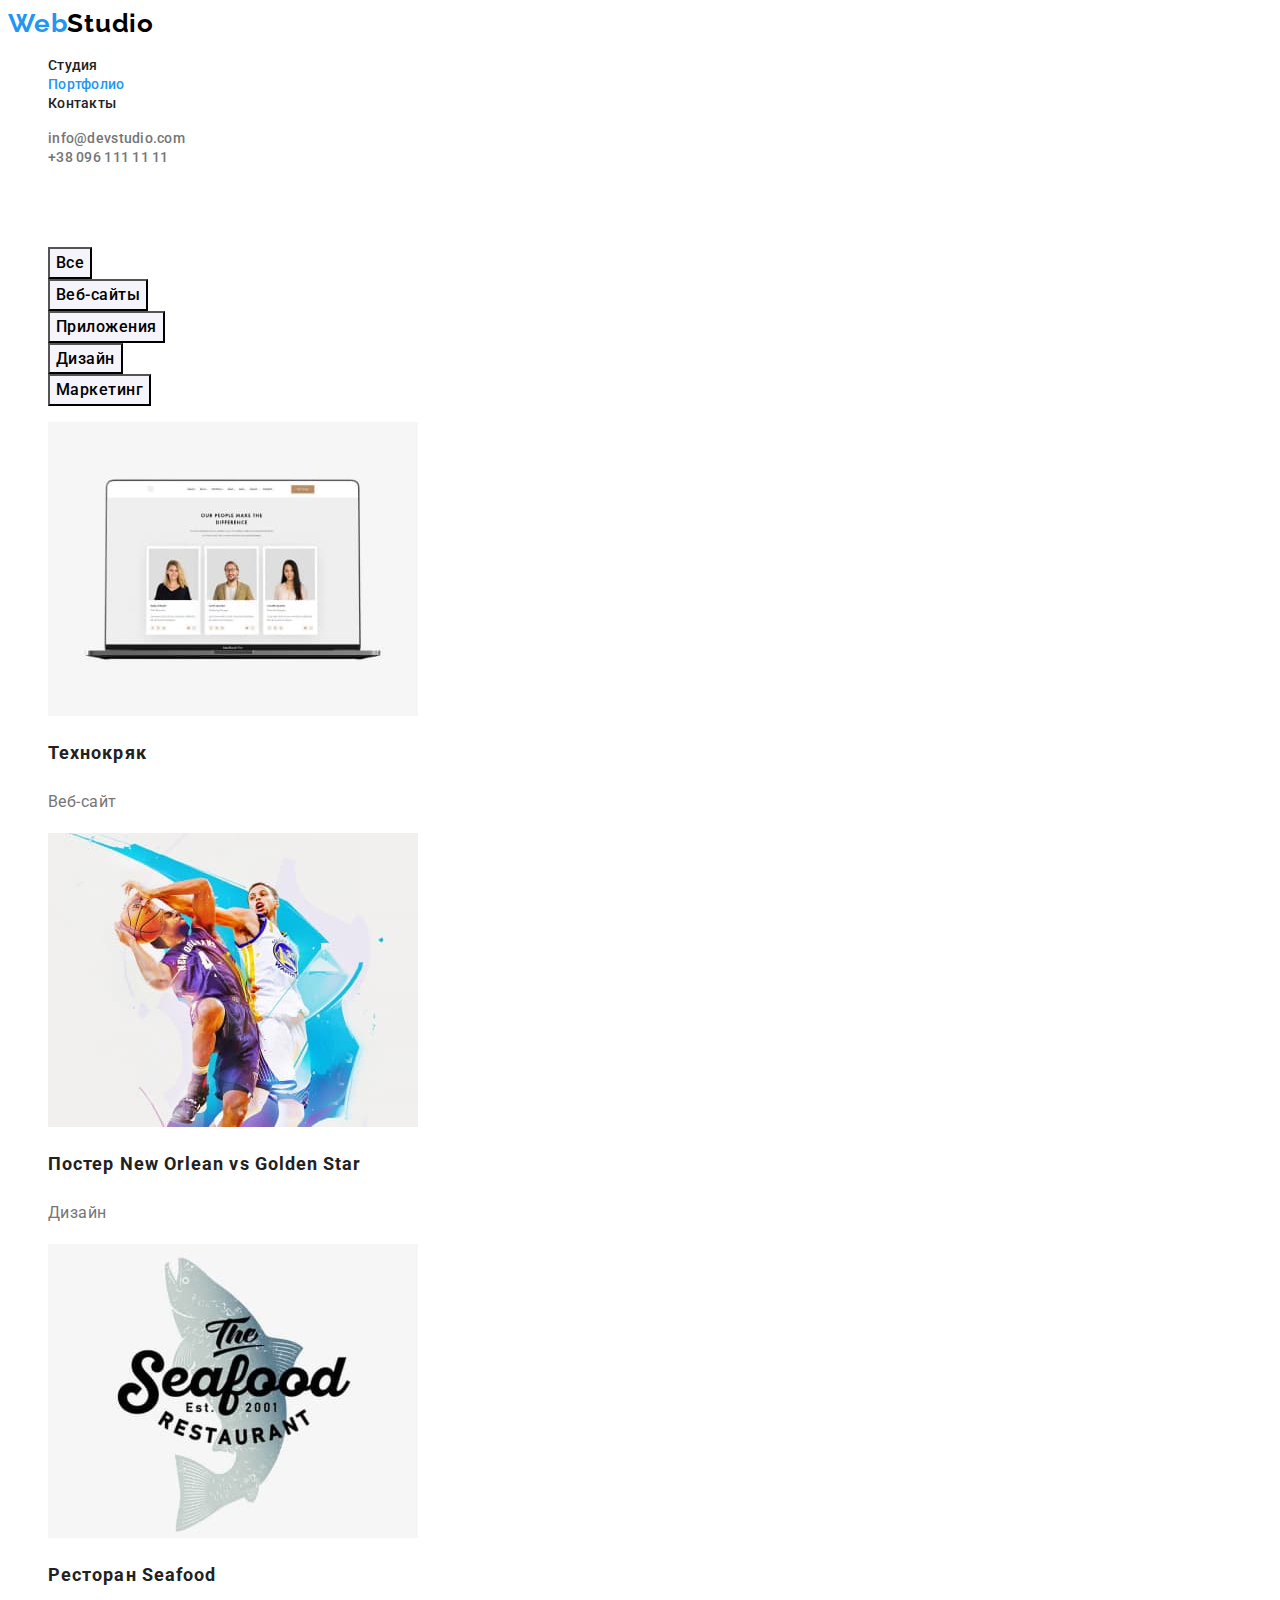
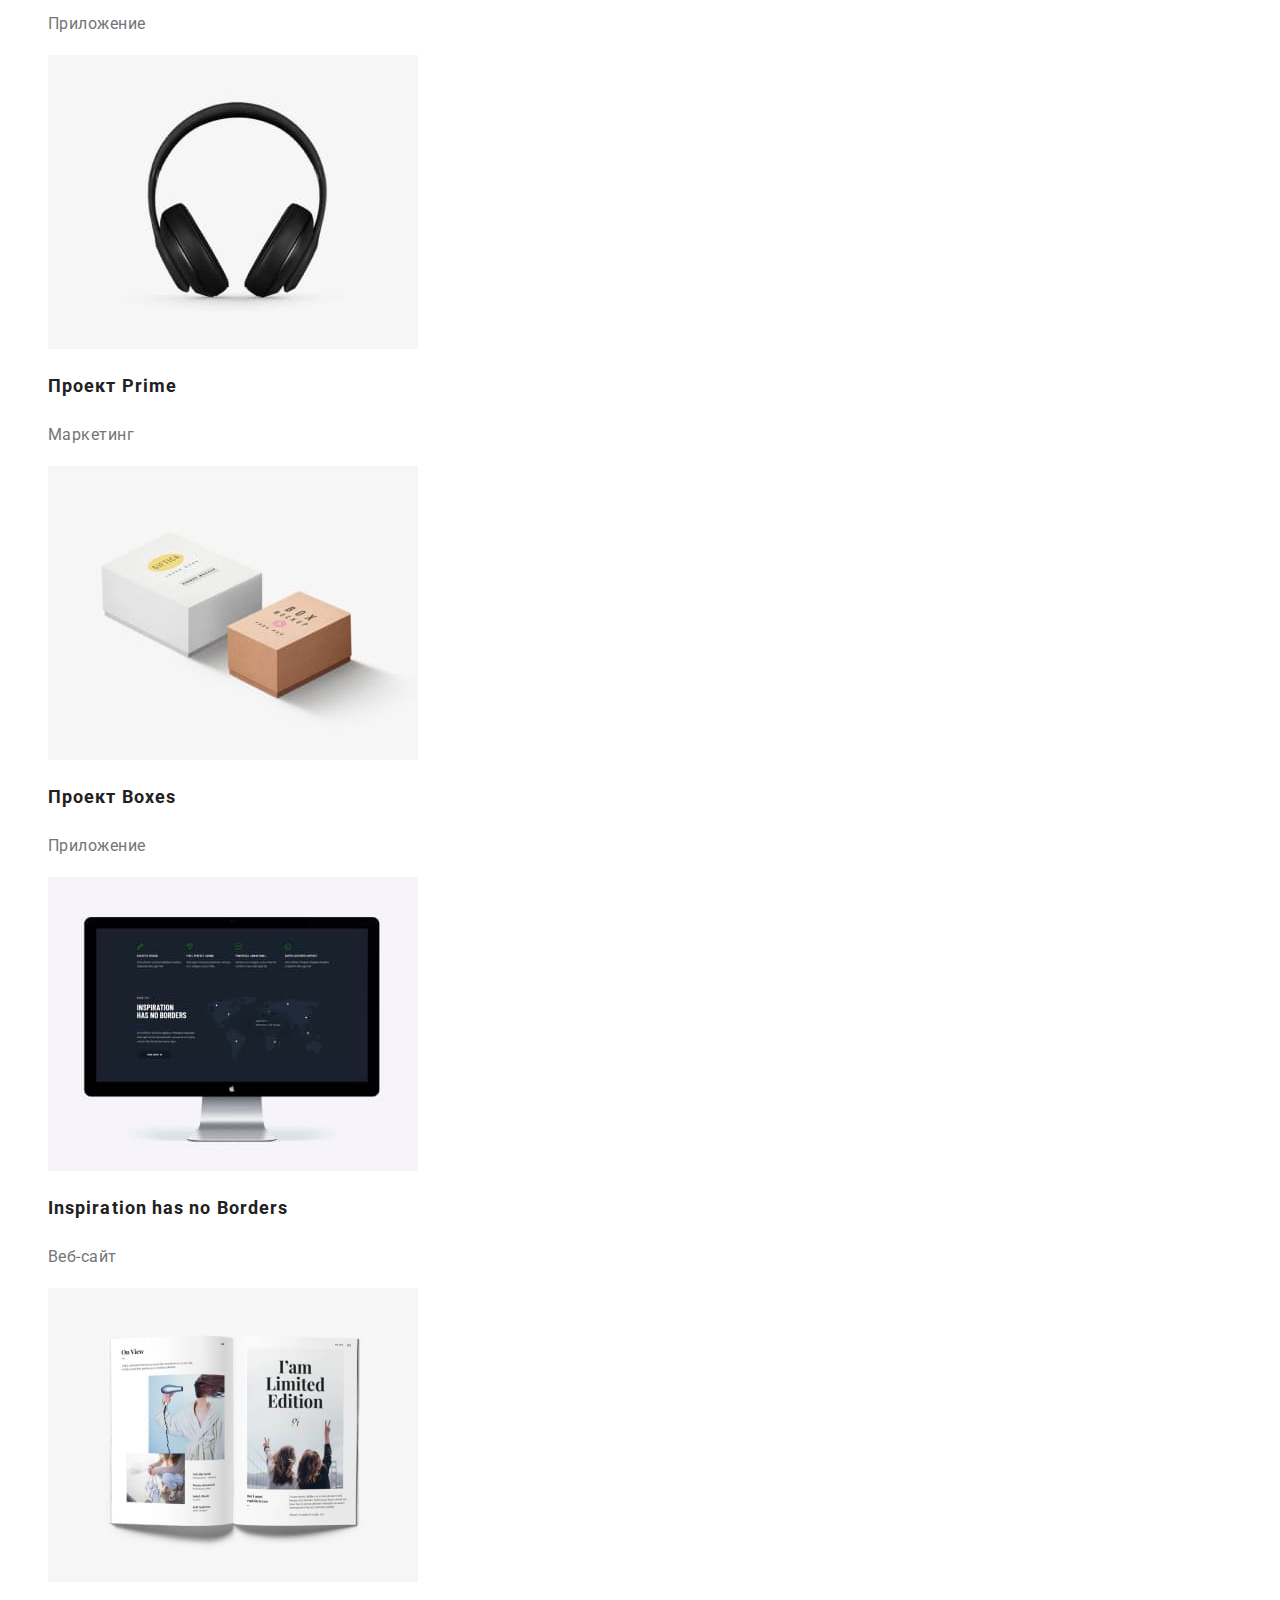
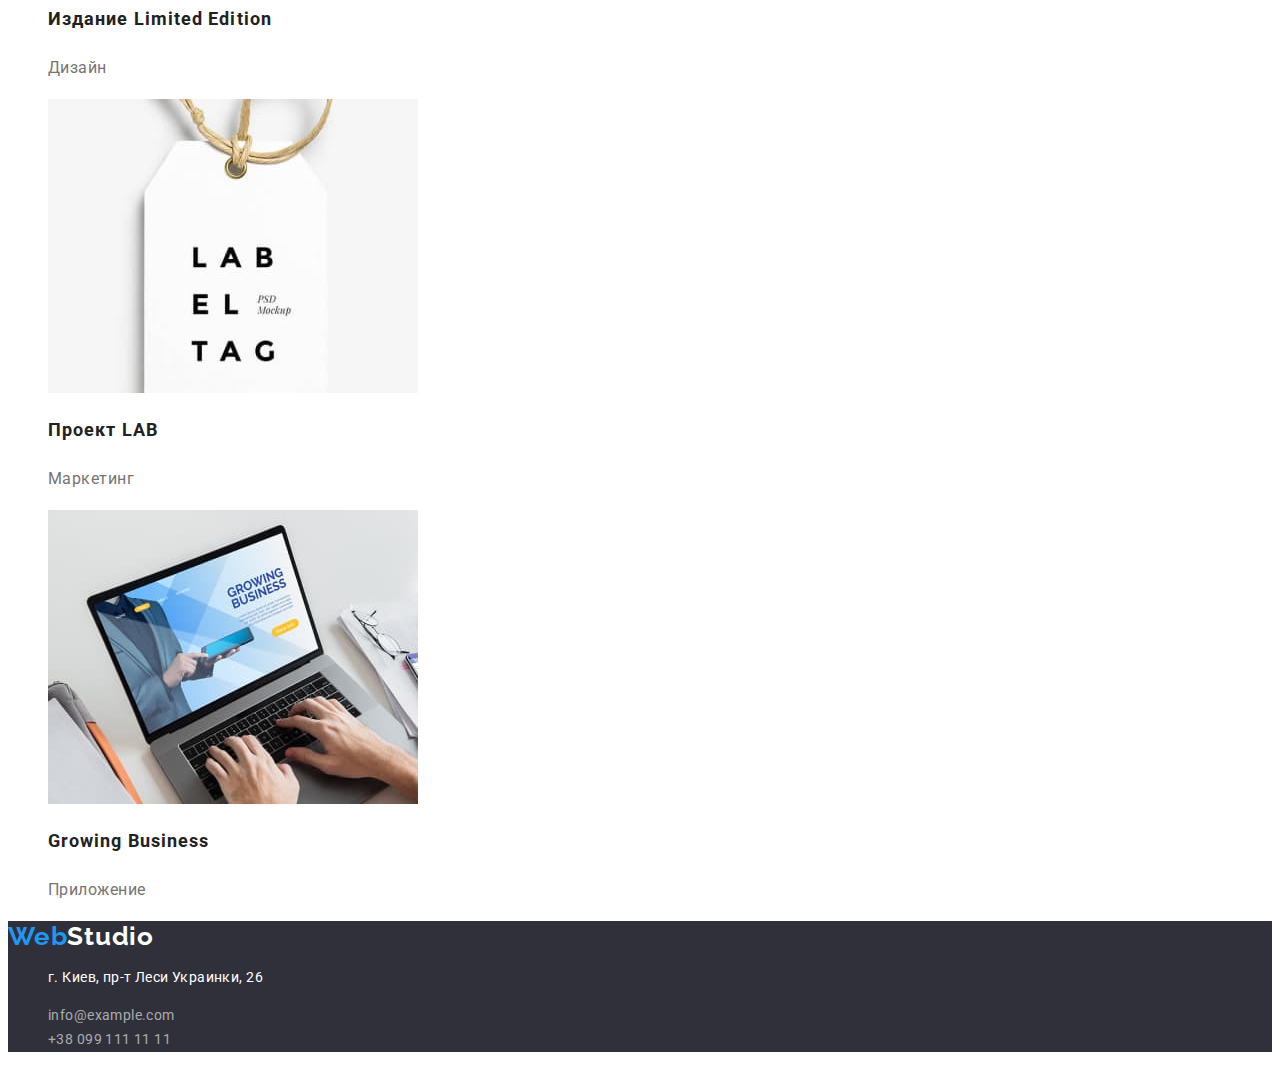
==== portfolio.html @ df8b2f71 "Добавляет файлы hw-02" ====
<!DOCTYPE html>
<html lang="ru">

<head>
    <meta charset="UTF-8">
    <meta http-equiv="X-UA-Compatible" content="IE=edge">
    <meta name="viewport" content="width=device-width, initial-scale=1.0">
    <link rel="preconnect" href="https://fonts.googleapis.com">
    <link rel="preconnect" href="https://fonts.gstatic.com" crossorigin>
    <link href="https://fonts.googleapis.com/css2?family=Raleway:wght@700&family=Roboto:wght@400;500;700;900&display=swap"
        rel="stylesheet">
    <link rel="stylesheet" href="./css/style.css">
    <title>Портфолио</title>
</head>

<body>
    <!-- Верхняя линия-->
    <header class="header">
        <nav class="header-nav">
            <a href="" lang="en" class="logo link"><span>Web</span>Studio</a>
            <ul class="header-nav-list list">
                <li><a href="./index.html" class="header-nav-item link">Студия</a></li>
                <li><a href="./portfolio.html" class="header-nav-item current link">Портфолио</a></li>
                <li><a href="" class="header-nav-item link">Контакты</a></li>
            </ul>
        </nav>
        <ul class="header-contacts-list list">
            <li><a href="mailto:info@devstudio.com" class="header-contacts-item link">info@devstudio.com</a></li>
            <li><a href="tel:+380961111111" class="header-contacts-item link">+38 096 111 11 11</a></li>
        </ul>
    </header>
    <main>
        <!-- Портфолио -->
        <Section class="portfolio">
            <h1 class="portfolio-title"> Портфолио </h1>
            <!-- кнопки фильтра -->
            <ul class="portfolio-btn-list list">
                <li><button type="button" class="portfolio-btn">Все</button></li>
                <li><button type="button" class="portfolio-btn">Веб-сайты</button></li>
                <li><button type="button" class="portfolio-btn">Приложения</button></li>
                <li><button type="button" class="portfolio-btn">Дизайн</button></li>
                <li><button type="button" class="portfolio-btn">Маркетинг</button></li>
            </ul>
            <!-- Проекты портфолио -->
            <ul class="portfolio-list list">
                <li>
                    <a href="" class="portfolio-list-link link">
                        <img src="./images/technokryak.jpg" alt="Веб-сайт компании Технокряк" width=370>
                        <h2 class="portfolio-list-title">Технокряк</h2>
                        <p class="portfolio-list-text">Веб-сайт</p>
                    </a>
                </li>
                <li>
                    <a href="" class="portfolio-list-link link">
                        <img src="./images/new-orlean.jpg" alt="Постер с двумя баскетболистами" width=370>
                        <h2 class="portfolio-list-title">Постер <span lang="en">New Orlean vs Golden Star</span> </h2>
                        <p class="portfolio-list-text">Дизайн</p>
                    </a>
                </li>
                <li>
                    <a href="" class="portfolio-list-link link">
                        <img src="./images/seafood.jpg" alt="Логотип ресторана Seafood" width=370>
                        <h2 class="portfolio-list-title">Ресторан <span lang="en">Seafood</span> </h2>
                        <p class="portfolio-list-text">Приложение</p>
                    </a>
                </li>
                <li>
                    <a href="" class="portfolio-list-link link">
                        <img src="./images/project-prime.jpg" alt="Черные наушники" width=370>
                        <h2 class="portfolio-list-title">Проект <span lang="en">Prime</span> </h2>
                        <p class="portfolio-list-text">Маркетинг</p>
                    </a>
                </li>
                <li>
                    <a href="" class="portfolio-list-link link">
                        <img src="./images/project-boxes.jpg " alt="Две коробки" width=370>
                        <h2 class="portfolio-list-title">Проект <span lang="en">Boxes</span> </h2>
                        <p class="portfolio-list-text">Приложение</p>
                    </a>
                </li>
                <li>
                    <a href="" class="portfolio-list-link link">
                        <img src="./images/inspiration-has-no-borders.jpg" alt="Веб-сайт компании Inspiration has no Borders" width=370>
                        <h2 lang="en" class="portfolio-list-title">Inspiration has no Borders</h2>
                        <p class="portfolio-list-text">Веб-сайт</p>
                    </a>
                </li>
                <li>
                    <a href="" class="portfolio-list-link link">
                        <img src="./images/limited-edition.jpg" alt="Открытый журнал" width=370>
                        <h2 class="portfolio-list-title">Издание <span lang="en">Limited Edition</span> </h2>
                        <p class="portfolio-list-text">Дизайн</p>
                    </a>
                </li>
                <li>
                    <a href="" class="portfolio-list-link link">
                        <img src="./images/project-lab.jpg" alt="Картонная бирка с шнурком" width=370>
                        <h2 class="portfolio-list-title">Проект <span lang="en">LAB</span> </h2>
                        <p class="portfolio-list-text">Маркетинг</p>
                    </a>
                </li>
                <li>
                    <a href="" class="portfolio-list-link link">
                        <img src="./images/growing-business.jpg" alt="Ноутбук с открытым приложением Growing Business">
                        <h2 lang="en" class="portfolio-list-title">Growing Business</h2>
                        <p class="portfolio-list-text">Приложение</p>
                    </a>
                </li>
               
            </ul>

        </Section>
    </main>
    <!--Подвал-->
    <footer class="footer">
        <a href="" lang="en" class="logo logo-footer link"><span>Web</span>Studio</a>
        <address>
            <ul class="address-list list">
                <li>
                    <p class="address">г. Киев, пр-т Леси Украинки, 26</p>
                </li>
                <li><a href="mailto:info@example.com" class="address-item link">info@example.com </a></li>
                <li><a href="tel:+380991111111" class="address-item link">+38 099 111 11 11</a></li>
            </ul>
        </address>
    
    </footer>
</body>

</html>
---- css/style.css ----
/* основной черный цвет шрифта #212121 */
/* серый цвет шрифта #757575 */
/* голубой цвет #2196F3 */
/* основной белый цвет #ffffff */
/* темный фон #2F303A */
/* светло-серый фон #F5F4FA */

:root {
  --primary-text-color: #212121;
  --secondary-text-color: #757575;
  --accent-color: #2196f3;
  --primary-white-color: #ffffff;
  --dark-bg-color: #2f303a;
  --lightgray-bg-color: #f5f4fa;
}
body {
  font-family: "Roboto", sans-serif;
  color: var(--primary-text-color);
}
.list {
  list-style: none;
}
.link {
  text-decoration: none;
}
/* Верхняя линия*/
.logo {
  color: #000000;
  font-family: "Raleway", sans-serif;
  font-weight: 700;
  font-size: 26px;
  line-height: 1.19;
  letter-spacing: 0.03em;
}

.logo > span {
  color: var(--accent-color);
}

.header-nav-item,
.header-contacts-item {
  color: var(--primary-text-color);
  font-weight: 500;
  font-size: 14px;
  line-height: 1.14;
  letter-spacing: 0.02em;
}

.header-contacts-item {
  color: var(--secondary-text-color);
}

.header-nav-item:hover,
.header-nav-item:focus,
.header-contacts-item:hover,
.header-contacts-item:focus,
.header-nav-item.current {
  color: var(--accent-color);
}

/* Шапка */

.hero {
  background-color: var(--dark-bg-color);
}
.hero-title {
  color: var(--primary-white-color);
  font-weight: 900;
  font-size: 44px;
  line-height: 1.36;
  text-align: center;
  letter-spacing: 0.06em;
  text-transform: uppercase;
}
.hero-btn {
  color: var(--primary-white-color);
  background-color: var(--accent-color);
  font-weight: 700;
  font-size: 16px;
  line-height: 1.875;
  letter-spacing: 0.06em;
}
.hero-btn:focus,
.hero-btn:hover {
  background-color: #188ce8;
}

/* Особенности */

.secondary-title {
  font-weight: 700;
  font-size: 36px;
  line-height: 1.17;
  text-align: center;
  letter-spacing: 0.03em;
}
/* Временный вариант скрыть заголовок, которого нет на макете */
.specifics > .secondary-title {
  color: var(--primary-white-color);
}

.specifics-title {
  font-weight: 700;
  font-size: 14px;
  line-height: 1.14;
  letter-spacing: 0.03em;
  text-transform: uppercase;
}

.specifics-text {
  color: var(--secondary-text-color);
  font-size: 14px;
  line-height: 1.71;
  letter-spacing: 0.03em;
}

/* наша команда */
.team {
  background-color: var(--lightgray-bg-color);
}

.team-list-title,
.team-list-text {
  font-weight: 500;
  font-size: 16px;
  line-height: 1.19;
  text-align: center;
  letter-spacing: 0.03em;
}

.team-list-text {
  font-weight: 400;
  color: var(--secondary-text-color);
}

/* Портфолио */

/* Временный вариант скрыть заголовок, которого нет на макете */
.portfolio-title {
  color: var(--primary-white-color);
}
.portfolio-btn {
  background-color: var(--lightgray-bg-color);
  font-family: inherit;
  font-weight: 500;
  font-size: 16px;
  line-height: 1.62;
  text-align: center;
  letter-spacing: 0.03em;
  cursor: pointer;
}
.portfolio-btn:focus,
.portfolio-btn:hover {
  background-color: var(--accent-color);
  color: var(--primary-white-color);
}

.portfolio-list-title {
  color: var(--primary-text-color);
  font-weight: 700;
  font-size: 18px;
  line-height: 2;
  letter-spacing: 0.06em;
}
.portfolio-list-text {
  color: var(--secondary-text-color);
  font-size: 16px;
  line-height: 1.875;
  letter-spacing: 0.03em;
}
/* Подвал */
.footer {
  background-color: var(--dark-bg-color);
}
.logo-footer {
  color: var(--primary-white-color);
}
.address-list {
  color: var(--primary-white-color);
  font-style: normal;
  font-size: 14px;
  line-height: 1.71;
  letter-spacing: 0.03em;
}
.address-item {
  color: rgba(255, 255, 255, 0.6);
}
.address-item:hover,
.address-item:focus {
  color: var(--accent-color);
}
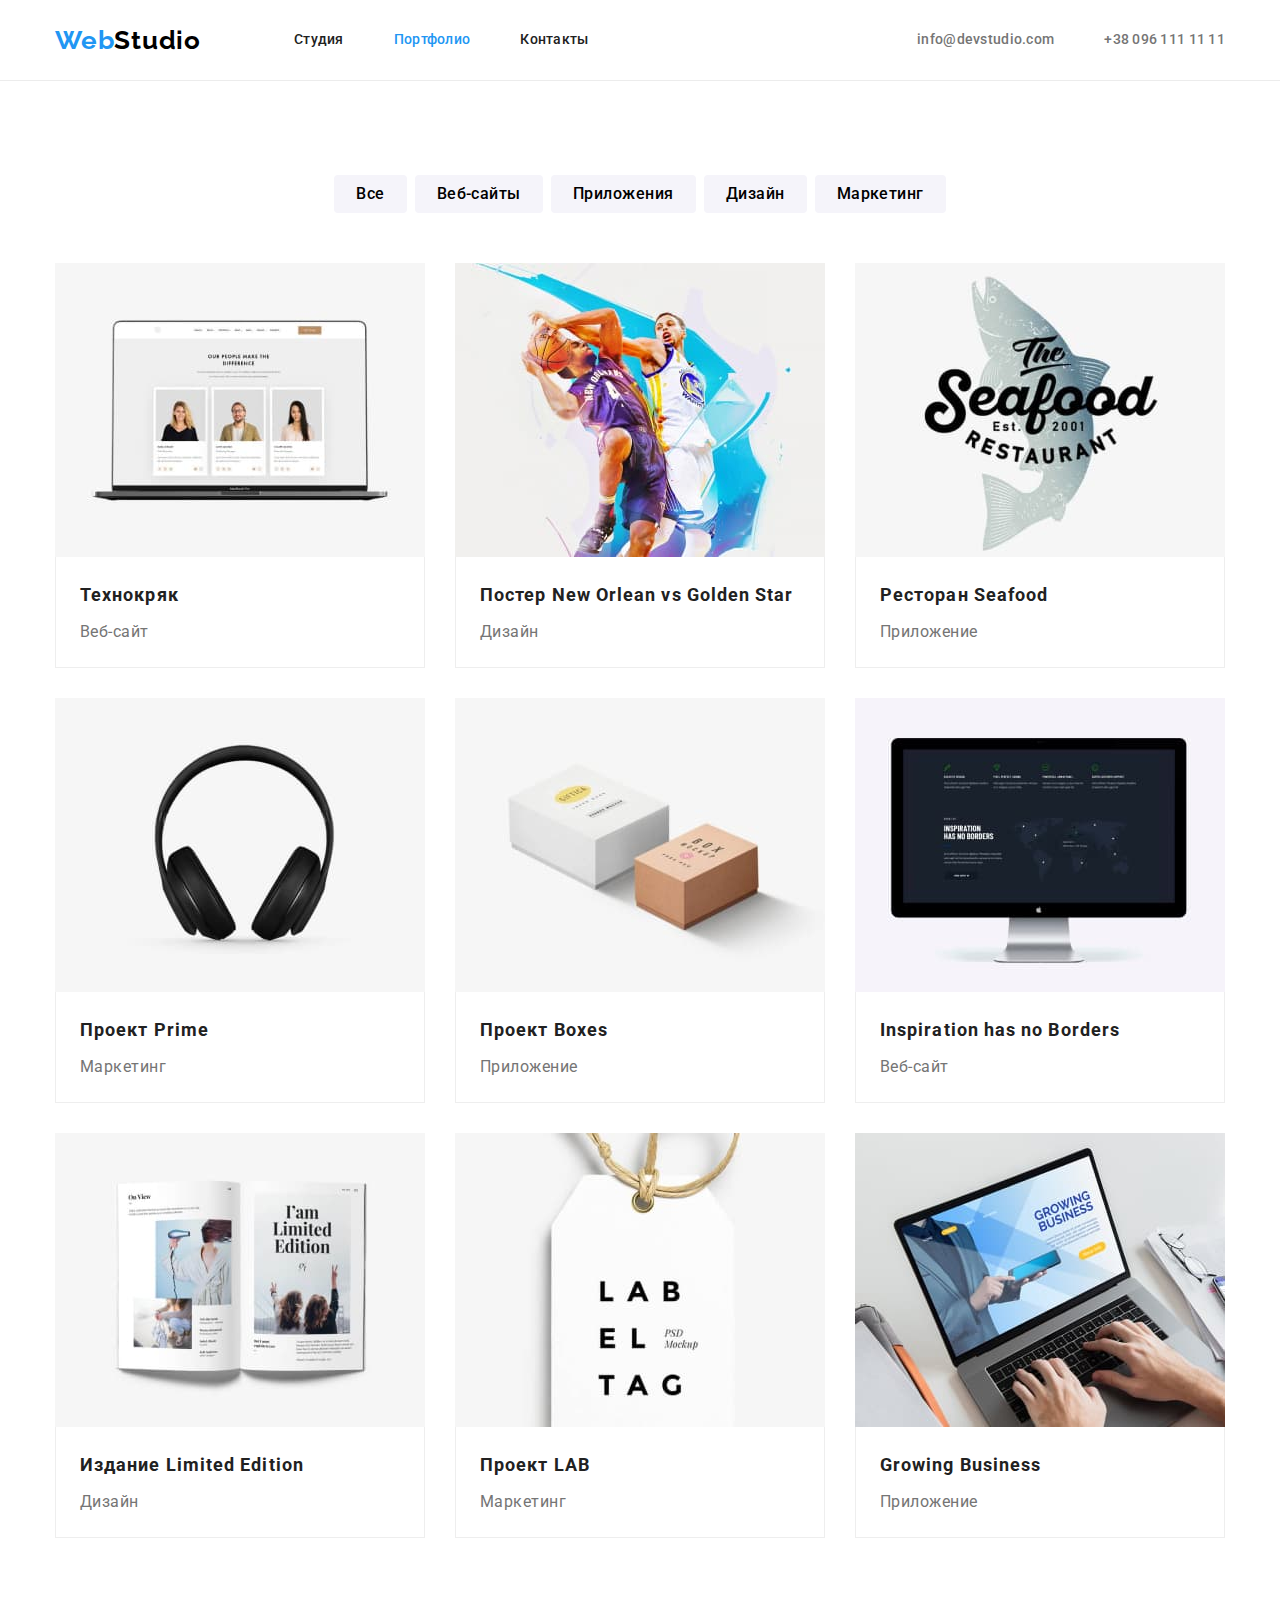
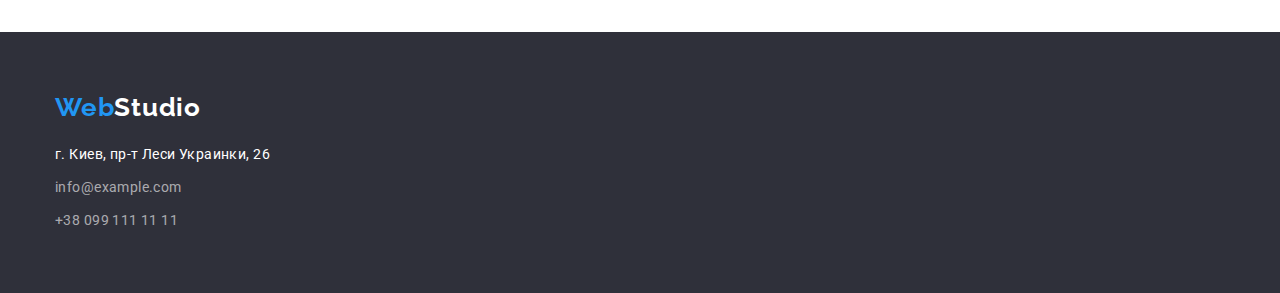
==== commit eea32640: "Добавляет позиционирование контента" ====
--- a/portfolio.html
+++ b/portfolio.html
@@ -9,6 +9,7 @@
     <link rel="preconnect" href="https://fonts.gstatic.com" crossorigin>
     <link href="https://fonts.googleapis.com/css2?family=Raleway:wght@700&family=Roboto:wght@400;500;700;900&display=swap"
         rel="stylesheet">
+        <link rel="stylesheet" href="https://cdnjs.cloudflare.com/ajax/libs/modern-normalize/1.1.0/modern-normalize.min.css">
     <link rel="stylesheet" href="./css/style.css">
     <title>Портфолио</title>
 </head>
@@ -16,113 +17,139 @@
 <body>
     <!-- Верхняя линия-->
     <header class="header">
-        <nav class="header-nav">
-            <a href="" lang="en" class="logo link"><span>Web</span>Studio</a>
-            <ul class="header-nav-list list">
-                <li><a href="./index.html" class="header-nav-item link">Студия</a></li>
-                <li><a href="./portfolio.html" class="header-nav-item current link">Портфолио</a></li>
-                <li><a href="" class="header-nav-item link">Контакты</a></li>
+        <div class="container header-container">
+            <nav class="header-nav">
+                <a href="./index.html" lang="en" class="logo link"><span>Web</span>Studio</a>
+                <ul class="header-nav-list list">
+                    <li class="item"><a href="./index.html" class="header-nav-item  link">Студия</a></li>
+                    <li class="item"><a href="./portfolio.html" class="header-nav-item link current">Портфолио</a></li>
+                    <li class="item"><a href="" class="header-nav-item link">Контакты</a></li>
+                </ul>
+            </nav>
+            <ul class="header-contacts-list list">
+                <li class="item"><a href="mailto:info@devstudio.com"
+                        class="header-contacts-item link">info@devstudio.com</a></li>
+                <li class="item"><a href="tel:+380961111111" class="header-contacts-item link">+38 096 111 11 11</a></li>
             </ul>
-        </nav>
-        <ul class="header-contacts-list list">
-            <li><a href="mailto:info@devstudio.com" class="header-contacts-item link">info@devstudio.com</a></li>
-            <li><a href="tel:+380961111111" class="header-contacts-item link">+38 096 111 11 11</a></li>
-        </ul>
+        </div>
     </header>
     <main>
         <!-- Портфолио -->
-        <Section class="portfolio">
-            <h1 class="portfolio-title"> Портфолио </h1>
-            <!-- кнопки фильтра -->
-            <ul class="portfolio-btn-list list">
-                <li><button type="button" class="portfolio-btn">Все</button></li>
-                <li><button type="button" class="portfolio-btn">Веб-сайты</button></li>
-                <li><button type="button" class="portfolio-btn">Приложения</button></li>
-                <li><button type="button" class="portfolio-btn">Дизайн</button></li>
-                <li><button type="button" class="portfolio-btn">Маркетинг</button></li>
-            </ul>
-            <!-- Проекты портфолио -->
-            <ul class="portfolio-list list">
-                <li>
-                    <a href="" class="portfolio-list-link link">
-                        <img src="./images/technokryak.jpg" alt="Веб-сайт компании Технокряк" width=370>
-                        <h2 class="portfolio-list-title">Технокряк</h2>
-                        <p class="portfolio-list-text">Веб-сайт</p>
-                    </a>
-                </li>
-                <li>
-                    <a href="" class="portfolio-list-link link">
-                        <img src="./images/new-orlean.jpg" alt="Постер с двумя баскетболистами" width=370>
-                        <h2 class="portfolio-list-title">Постер <span lang="en">New Orlean vs Golden Star</span> </h2>
-                        <p class="portfolio-list-text">Дизайн</p>
-                    </a>
-                </li>
-                <li>
-                    <a href="" class="portfolio-list-link link">
-                        <img src="./images/seafood.jpg" alt="Логотип ресторана Seafood" width=370>
-                        <h2 class="portfolio-list-title">Ресторан <span lang="en">Seafood</span> </h2>
-                        <p class="portfolio-list-text">Приложение</p>
-                    </a>
-                </li>
-                <li>
-                    <a href="" class="portfolio-list-link link">
-                        <img src="./images/project-prime.jpg" alt="Черные наушники" width=370>
-                        <h2 class="portfolio-list-title">Проект <span lang="en">Prime</span> </h2>
-                        <p class="portfolio-list-text">Маркетинг</p>
-                    </a>
-                </li>
-                <li>
-                    <a href="" class="portfolio-list-link link">
-                        <img src="./images/project-boxes.jpg " alt="Две коробки" width=370>
-                        <h2 class="portfolio-list-title">Проект <span lang="en">Boxes</span> </h2>
-                        <p class="portfolio-list-text">Приложение</p>
-                    </a>
-                </li>
-                <li>
-                    <a href="" class="portfolio-list-link link">
-                        <img src="./images/inspiration-has-no-borders.jpg" alt="Веб-сайт компании Inspiration has no Borders" width=370>
-                        <h2 lang="en" class="portfolio-list-title">Inspiration has no Borders</h2>
-                        <p class="portfolio-list-text">Веб-сайт</p>
-                    </a>
-                </li>
-                <li>
-                    <a href="" class="portfolio-list-link link">
-                        <img src="./images/limited-edition.jpg" alt="Открытый журнал" width=370>
-                        <h2 class="portfolio-list-title">Издание <span lang="en">Limited Edition</span> </h2>
-                        <p class="portfolio-list-text">Дизайн</p>
-                    </a>
-                </li>
-                <li>
-                    <a href="" class="portfolio-list-link link">
-                        <img src="./images/project-lab.jpg" alt="Картонная бирка с шнурком" width=370>
-                        <h2 class="portfolio-list-title">Проект <span lang="en">LAB</span> </h2>
-                        <p class="portfolio-list-text">Маркетинг</p>
-                    </a>
-                </li>
-                <li>
-                    <a href="" class="portfolio-list-link link">
-                        <img src="./images/growing-business.jpg" alt="Ноутбук с открытым приложением Growing Business">
-                        <h2 lang="en" class="portfolio-list-title">Growing Business</h2>
-                        <p class="portfolio-list-text">Приложение</p>
-                    </a>
-                </li>
-               
-            </ul>
+        <Section class="portfolio section">
+           <div class="container">
+                <h1 class="visually-hidden"> Портфолио </h1>
+                <!-- кнопки фильтра -->
+                <ul class="portfolio-btn-list list">
+                    <li class="item"><button type="button" class="portfolio-btn">Все</button></li>
+                    <li class="item"><button type="button" class="portfolio-btn">Веб-сайты</button></li>
+                    <li class="item"><button type="button" class="portfolio-btn">Приложения</button></li>
+                    <li class="item"><button type="button" class="portfolio-btn">Дизайн</button></li>
+                    <li class="item"><button type="button" class="portfolio-btn">Маркетинг</button></li>
+                </ul>
+                <!-- Проекты портфолио -->
+                <ul class="portfolio-list list">
+                    <li class="item">
+                        <a href="" class="portfolio-list-link link">
+                            <img src="./images/technokryak.jpg" alt="Веб-сайт компании Технокряк" width=370>
+                            <div class="border">
+                                <h2 class="portfolio-list-title">Технокряк</h2>
+                                <p class="portfolio-list-text">Веб-сайт</p>
+                            </div>
+                        </a>
+                    </li>
+                    <li class="item">
+                        <a href="" class="portfolio-list-link link">
+                            <img src="./images/new-orlean.jpg" alt="Постер с двумя баскетболистами" width=370>
+                            <div class="border">
+                            <h2 class="portfolio-list-title">Постер <span lang="en">New Orlean vs Golden Star</span> </h2>
+                            <p class="portfolio-list-text">Дизайн</p>
+                            </div>
+                        </a>
+                    </li>
+                    <li class="item">
+                        <a href="" class="portfolio-list-link link">
+                            <img src="./images/seafood.jpg" alt="Логотип ресторана Seafood" width=370>
+                            <div class="border">
+                            <h2 class="portfolio-list-title">Ресторан <span lang="en">Seafood</span> </h2>
+                            <p class="portfolio-list-text">Приложение</p>
+                            </div>
+                        </a>
+                    </li>
+                    <li class="item">
+                        <a href="" class="portfolio-list-link link">
+                            <img src="./images/project-prime.jpg" alt="Черные наушники" width=370>
+                            <div class="border">
+                            <h2 class="portfolio-list-title">Проект <span lang="en">Prime</span> </h2>
+                            <p class="portfolio-list-text">Маркетинг</p>
+                            </div>
+                        </a>
+                    </li>
+                    <li class="item">
+                        <a href="" class="portfolio-list-link link">
+                            <img src="./images/project-boxes.jpg " alt="Две коробки" width=370>
+                            <div class="border">
+                            <h2 class="portfolio-list-title">Проект <span lang="en">Boxes</span> </h2>
+                            <p class="portfolio-list-text">Приложение</p>
+                            </div>
+                        </a>
+                    </li>
+                    <li class="item">
+                        <a href="" class="portfolio-list-link link">
+                            <img src="./images/inspiration-has-no-borders.jpg" alt="Веб-сайт компании Inspiration has no Borders"
+                                width=370>
+                            <div class="border">
+                            <h2 lang="en" class="portfolio-list-title">Inspiration has no Borders</h2>
+                            <p class="portfolio-list-text">Веб-сайт</p>
+                            </div>
+                        </a>
+                    </li>
+                    <li class="item">
+                        <a href="" class="portfolio-list-link link">
+                            <img src="./images/limited-edition.jpg" alt="Открытый журнал" width=370>
+                            <div class="border">
+                            <h2 class="portfolio-list-title">Издание <span lang="en">Limited Edition</span> </h2>
+                            <p class="portfolio-list-text">Дизайн</p>
+                            </div>
+                        </a>
+                    </li>
+                    <li class="item">
+                        <a href="" class="portfolio-list-link link">
+                            <img src="./images/project-lab.jpg" alt="Картонная бирка с шнурком" width=370>
+                            <div class="border">
+                            <h2 class="portfolio-list-title">Проект <span lang="en">LAB</span> </h2>
+                            <p class="portfolio-list-text">Маркетинг</p>
+                            </div>
+                        </a>
+                    </li>
+                    <li class="item">
+                        <a href="" class="portfolio-list-link link">
+                            <img src="./images/growing-business.jpg" alt="Ноутбук с открытым приложением Growing Business">
+                            <div class="border">
+                            <h2 lang="en" class="portfolio-list-title">Growing Business</h2>
+                            <p class="portfolio-list-text">Приложение</p>
+                            </div>
+                        </a>
+                    </li>
+                
+                </ul>
 
+           </div>
         </Section>
     </main>
     <!--Подвал-->
     <footer class="footer">
-        <a href="" lang="en" class="logo logo-footer link"><span>Web</span>Studio</a>
-        <address>
-            <ul class="address-list list">
-                <li>
-                    <p class="address">г. Киев, пр-т Леси Украинки, 26</p>
-                </li>
-                <li><a href="mailto:info@example.com" class="address-item link">info@example.com </a></li>
-                <li><a href="tel:+380991111111" class="address-item link">+38 099 111 11 11</a></li>
-            </ul>
-        </address>
+        <div class="container">
+            <a href="./index.html" lang="en" class="logo logo-footer link"><span>Web</span>Studio</a>
+            <address>
+                <ul class="address-list list">
+                    <li class="item">
+                        <p class="address">г. Киев, пр-т Леси Украинки, 26</p>
+                    </li>
+                    <li class="item"><a href="mailto:info@example.com" class="address-item link">info@example.com </a></li>
+                    <li class="item"><a href="tel:+380991111111" class="address-item link">+38 099 111 11 11</a></li>
+                </ul>
+            </address>
+        </div>
     
     </footer>
 </body>
--- a/css/style.css
+++ b/css/style.css
@@ -14,42 +14,91 @@
   --lightgray-bg-color: #f5f4fa;
 }
 body {
-  font-family: "Roboto", sans-serif;
+  font-family: 'Roboto', sans-serif;
   color: var(--primary-text-color);
 }
 .list {
   list-style: none;
+  padding: 0;
+  margin: 0;
 }
 .link {
   text-decoration: none;
 }
+.container {
+  margin-left: auto;
+  margin-right: auto;
+  padding-left: 15px;
+  padding-right: 15px;
+  width: 1200px;
+}
+.section {
+  padding-bottom: 94px;
+  padding-top: 94px;
+}
+img {
+  display: block;
+  width: 100%;
+  height: auto;
+}
+.visually-hidden {
+  position: absolute;
+  clip: rect(0 0 0 0);
+  width: 1px;
+  height: 1px;
+  margin: -1px;
+}
+
 /* Верхняя линия*/
+
+.header {
+  border-bottom: 1px solid #ececec;
+}
+.header-container {
+  display: flex;
+}
+.header-nav {
+  display: flex;
+  align-items: center;
+}
+.header-nav-list {
+  display: flex;
+  margin-left: 93px;
+}
+.header-contacts-list {
+  display: flex;
+  margin-left: auto;
+}
+.header-nav-list .item:not(:last-child),
+.header-contacts-list .item:not(:last-child) {
+  margin-right: 50px;
+}
 .logo {
   color: #000000;
-  font-family: "Raleway", sans-serif;
+  font-family: 'Raleway', sans-serif;
   font-weight: 700;
   font-size: 26px;
   line-height: 1.19;
   letter-spacing: 0.03em;
 }
-
 .logo > span {
   color: var(--accent-color);
 }
-
 .header-nav-item,
 .header-contacts-item {
+  display: block;
+  padding-top: 32px;
+  padding-bottom: 32px;
+
   color: var(--primary-text-color);
   font-weight: 500;
   font-size: 14px;
   line-height: 1.14;
   letter-spacing: 0.02em;
 }
-
 .header-contacts-item {
   color: var(--secondary-text-color);
 }
-
 .header-nav-item:hover,
 .header-nav-item:focus,
 .header-contacts-item:hover,
@@ -58,27 +107,37 @@
   color: var(--accent-color);
 }
 
-/* Шапка */
+/* Герой */
 
 .hero {
+  padding-top: 200px;
+  padding-bottom: 200px;
   background-color: var(--dark-bg-color);
+  text-align: center;
 }
 .hero-title {
+  margin-top: 0;
+  margin-bottom: 30;
   color: var(--primary-white-color);
   font-weight: 900;
   font-size: 44px;
   line-height: 1.36;
-  text-align: center;
   letter-spacing: 0.06em;
   text-transform: uppercase;
 }
 .hero-btn {
+  padding: 10px 32px;
   color: var(--primary-white-color);
   background-color: var(--accent-color);
   font-weight: 700;
   font-size: 16px;
   line-height: 1.875;
   letter-spacing: 0.06em;
+  font-family: inherit;
+  cursor: pointer;
+  border: transparent;
+  box-shadow: 0px 4px 4px rgba(0, 0, 0, 0.15);
+  border-radius: 4px;
 }
 .hero-btn:focus,
 .hero-btn:hover {
@@ -87,38 +146,71 @@
 
 /* Особенности */
 
+.specifics.section {
+  padding-bottom: 0;
+}
+.specifics-title {
+  margin-top: 0;
+  margin-bottom: 10px;
+  font-size: 14px;
+  line-height: 1.14;
+  letter-spacing: 0.03em;
+  text-transform: uppercase;
+}
+.specifics-text {
+  margin-top: 0;
+  margin-bottom: 0;
+  color: var(--secondary-text-color);
+  font-size: 14px;
+  line-height: 1.71;
+  letter-spacing: 0.03em;
+}
+.specifics-list {
+  display: flex;
+}
+.specifics-list .item {
+  width: calc((100% - 90px) / 4);
+}
+.specifics-list .item:not(:last-child) {
+  margin-right: 30px;
+}
+
+/* Чем мы занимаемся */
 .secondary-title {
-  font-weight: 700;
   font-size: 36px;
   line-height: 1.17;
   text-align: center;
   letter-spacing: 0.03em;
-}
-/* Временный вариант скрыть заголовок, которого нет на макете */
-.specifics > .secondary-title {
-  color: var(--primary-white-color);
-}
-
-.specifics-title {
-  font-weight: 700;
-  font-size: 14px;
-  line-height: 1.14;
-  letter-spacing: 0.03em;
-  text-transform: uppercase;
-}
-
-.specifics-text {
-  color: var(--secondary-text-color);
-  font-size: 14px;
-  line-height: 1.71;
-  letter-spacing: 0.03em;
+  margin-top: 0;
+  margin-bottom: 50;
+}
+.what-we-do-list {
+  display: flex;
+}
+.what-we-do-list .item {
+  width: calc((100% - 60px) / 3);
+}
+.what-we-do-list .item:not(:last-child) {
+  margin-right: 30px;
 }
 
 /* наша команда */
 .team {
   background-color: var(--lightgray-bg-color);
 }
-
+.team-list {
+  display: flex;
+}
+.team-list .item {
+  background-color: var(--primary-white-color);
+  box-shadow: 0px 1px 3px rgba(0, 0, 0, 0.12), 0px 1px 1px rgba(0, 0, 0, 0.14),
+    0px 2px 1px rgba(0, 0, 0, 0.2);
+  border-radius: 0px 0px 4px 4px;
+  width: calc((100% - 90px) / 4);
+}
+.team-list .item:not(:last-child) {
+  margin-right: 30px;
+}
 .team-list-title,
 .team-list-text {
   font-weight: 500;
@@ -127,17 +219,27 @@
   text-align: center;
   letter-spacing: 0.03em;
 }
+.team-list-title {
+  margin-top: 30px;
+  margin-bottom: 10px;
+}
 
 .team-list-text {
+  margin-top: 0;
+  margin-bottom: 30px;
   font-weight: 400;
   color: var(--secondary-text-color);
 }
 
 /* Портфолио */
 
-/* Временный вариант скрыть заголовок, которого нет на макете */
-.portfolio-title {
-  color: var(--primary-white-color);
+.portfolio-btn-list {
+  display: flex;
+  justify-content: center;
+  margin-bottom: 50px;
+}
+.portfolio-btn-list .item:not(:last-child) {
+  margin-right: 8px;
 }
 .portfolio-btn {
   background-color: var(--lightgray-bg-color);
@@ -145,24 +247,57 @@
   font-weight: 500;
   font-size: 16px;
   line-height: 1.62;
-  text-align: center;
   letter-spacing: 0.03em;
   cursor: pointer;
+  border: transparent;
+  padding: 6px 22px;
+  border-radius: 4px;
 }
 .portfolio-btn:focus,
 .portfolio-btn:hover {
   background-color: var(--accent-color);
   color: var(--primary-white-color);
-}
-
+  box-shadow: 0px 3px 1px rgba(0, 0, 0, 0.1), 0px 1px 2px rgba(0, 0, 0, 0.08),
+    0px 2px 2px rgba(0, 0, 0, 0.12);
+}
+.portfolio-list {
+  display: flex;
+  flex-wrap: wrap;
+}
+.portfolio-list .item {
+  margin-right: 30px;
+  margin-bottom: 30px;
+  width: calc((100% - 60px) / 3);
+  /* border: 1px solid #eeeeee; */
+}
+.border {
+  padding-top: 20px;
+  padding-bottom: 20px;
+  border-right: 1px solid #eeeeee;
+  border-left: 1px solid #eeeeee;
+  border-bottom: 1px solid #eeeeee;
+}
+.portfolio-list .item:nth-child(3n) {
+  margin-right: 0;
+}
+.portfolio-list .item:nth-last-child(-n + 3) {
+  margin-bottom: 0;
+}
 .portfolio-list-title {
+  margin-top: 0;
+  margin-bottom: 4px;
+  margin-left: 24px;
+  margin-right: 24px;
   color: var(--primary-text-color);
-  font-weight: 700;
   font-size: 18px;
   line-height: 2;
   letter-spacing: 0.06em;
 }
 .portfolio-list-text {
+  margin-top: 0;
+  margin-bottom: 0;
+  margin-left: 24px;
+  margin-right: 24px;
   color: var(--secondary-text-color);
   font-size: 16px;
   line-height: 1.875;
@@ -171,19 +306,30 @@
 /* Подвал */
 .footer {
   background-color: var(--dark-bg-color);
+  padding-top: 60px;
+  padding-bottom: 60px;
 }
 .logo-footer {
-  color: var(--primary-white-color);
+  display: inline-block;
+  color: var(--primary-white-color);
+  margin-bottom: 20px;
 }
 .address-list {
-  color: var(--primary-white-color);
   font-style: normal;
   font-size: 14px;
   line-height: 1.71;
   letter-spacing: 0.03em;
 }
+.address {
+  margin-top: 0;
+  margin-bottom: 0;
+  color: var(--primary-white-color);
+}
 .address-item {
   color: rgba(255, 255, 255, 0.6);
+}
+.address-list .item:not(:last-child) {
+  margin-bottom: 9px;
 }
 .address-item:hover,
 .address-item:focus {
